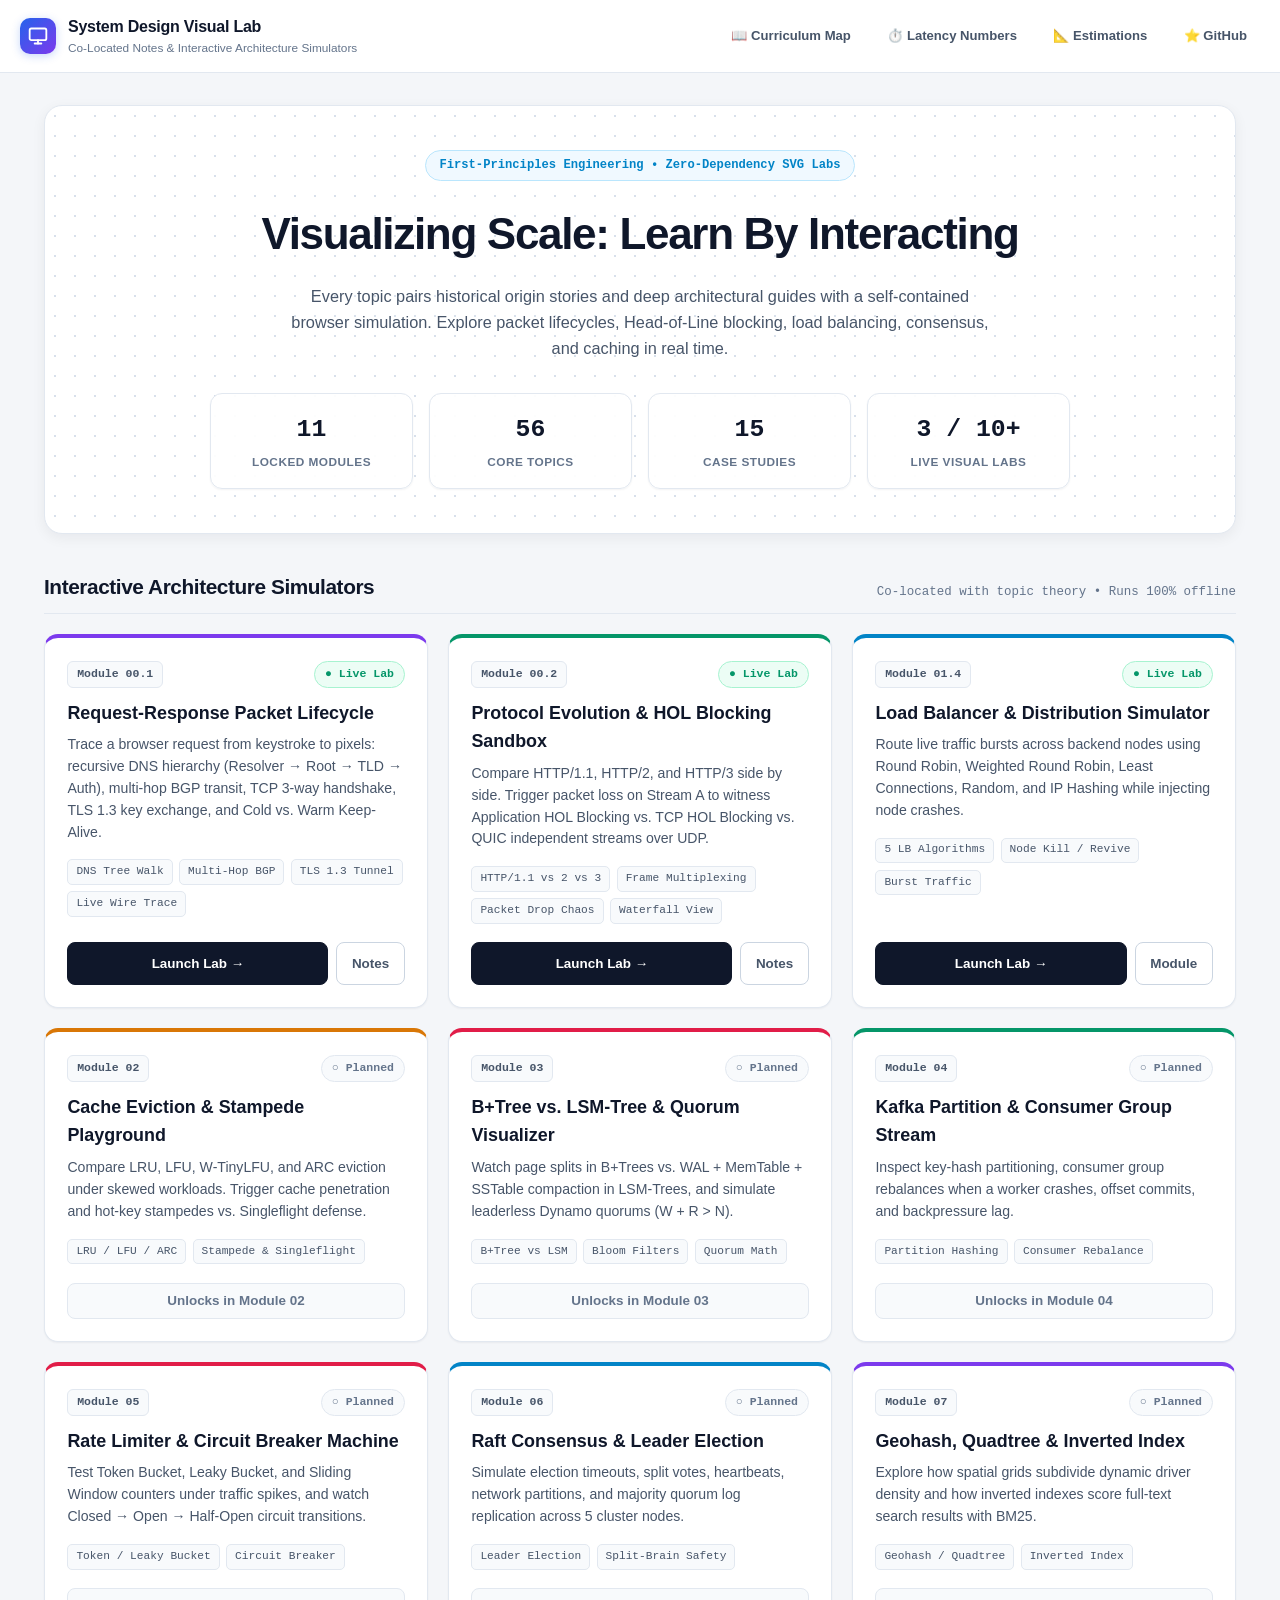
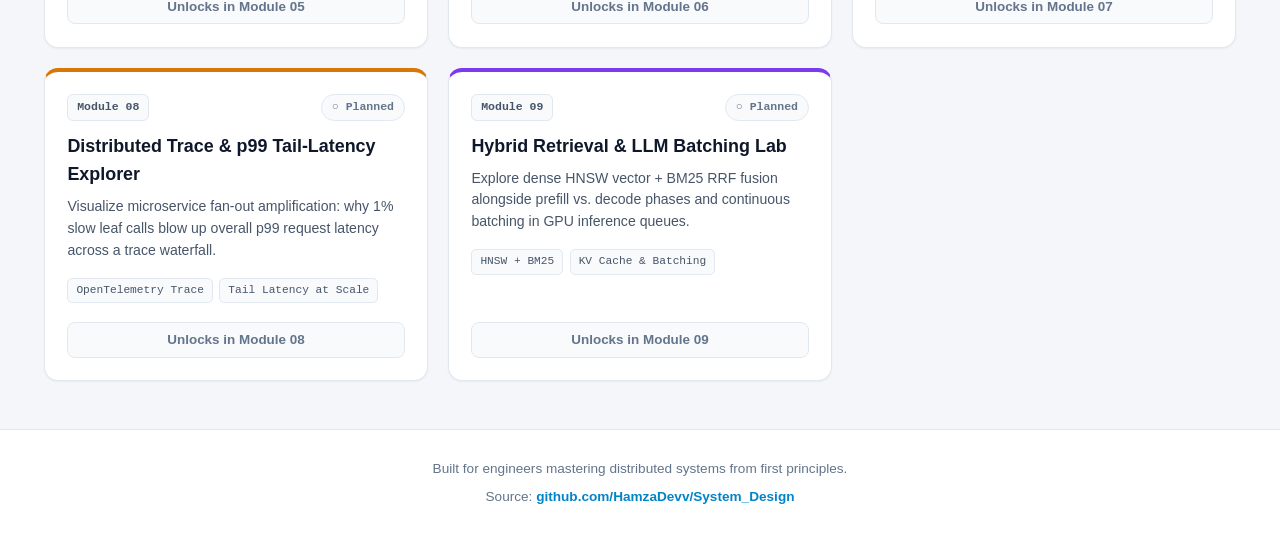
==== index.html @ 679d695f "refactor(structure): unify work tree by module/topic with co-located labs, origin histories, and rev" ====
<!DOCTYPE html>
<html lang="en">
<head>
  <meta charset="UTF-8">
  <meta name="viewport" content="width=device-width, initial-scale=1.0">
  <title>System Design Visual Lab & Interactive Simulations</title>
  <style>
    :root {
      --bg-page: #f4f6f9;
      --bg-surface: #ffffff;
      --bg-subtle: #f8fafc;
      --border: #e2e8f0;
      --border-strong: #cbd5e1;

      --text-primary: #0f172a;
      --text-secondary: #475569;
      --text-muted: #64748b;

      --purple: #7c3aed;
      --purple-bg: #f5f3ff;
      --amber: #d97706;
      --amber-bg: #fffbeb;
      --sky: #0284c7;
      --sky-bg: #f0f9ff;
      --emerald: #059669;
      --emerald-bg: #ecfdf5;
      --rose: #e11d48;
      --rose-bg: #fff1f2;

      --shadow-sm: 0 1px 2px rgba(15, 23, 42, 0.05);
      --shadow-md: 0 4px 14px rgba(15, 23, 42, 0.06);
      --font-sans: "Inter", -apple-system, BlinkMacSystemFont, "Segoe UI", Roboto, sans-serif;
      --font-mono: "JetBrains Mono", ui-monospace, SFMono-Regular, Menlo, Monaco, Consolas, monospace;
    }

    * { box-sizing: border-box; margin: 0; padding: 0; }

    body {
      background-color: var(--bg-page);
      color: var(--text-primary);
      font-family: var(--font-sans);
      line-height: 1.6;
      min-height: 100vh;
      display: flex;
      flex-direction: column;
      -webkit-font-smoothing: antialiased;
    }

    /* Sticky Header */
    header {
      background: rgba(255, 255, 255, 0.94);
      backdrop-filter: blur(10px);
      border-bottom: 1px solid var(--border);
      position: sticky;
      top: 0;
      z-index: 50;
    }

    .container {
      max-width: 1240px;
      margin: 0 auto;
      padding: 0 1.5rem;
      width: 100%;
    }

    .nav-bar {
      display: flex;
      justify-content: space-between;
      align-items: center;
      padding: 0.85rem 0;
      gap: 1rem;
      flex-wrap: wrap;
    }

    .brand {
      display: flex;
      align-items: center;
      gap: 0.75rem;
      text-decoration: none;
      color: var(--text-primary);
    }

    .brand-icon {
      width: 36px;
      height: 36px;
      border-radius: 10px;
      background: linear-gradient(135deg, #2563eb, #7c3aed);
      color: #fff;
      display: grid;
      place-items: center;
      box-shadow: 0 2px 8px rgba(37, 99, 235, 0.25);
    }

    .brand-text strong {
      display: block;
      font-size: 1rem;
      font-weight: 700;
      letter-spacing: -0.015em;
    }

    .brand-text span {
      display: block;
      font-size: 0.74rem;
      color: var(--text-muted);
    }

    .nav-links {
      display: flex;
      gap: 0.65rem;
      align-items: center;
      flex-wrap: wrap;
    }

    .nav-links a {
      color: var(--text-secondary);
      text-decoration: none;
      font-size: 0.82rem;
      font-weight: 600;
      padding: 0.4rem 0.75rem;
      border-radius: 8px;
      border: 1px solid transparent;
      transition: all 0.15s;
    }

    .nav-links a:hover {
      background: var(--bg-subtle);
      border-color: var(--border);
      color: var(--text-primary);
    }

    /* Hero Whiteboard Banner */
    .hero {
      margin: 2rem 0;
      background: var(--bg-surface);
      border: 1px solid var(--border);
      border-radius: 18px;
      padding: 2.75rem 2rem;
      text-align: center;
      box-shadow: var(--shadow-md);
      background-image: radial-gradient(#d8e0eb 1.1px, transparent 1.1px);
      background-size: 20px 20px;
    }

    .hero-pill {
      display: inline-flex;
      align-items: center;
      gap: 0.45rem;
      padding: 0.3rem 0.85rem;
      background: var(--sky-bg);
      border: 1px solid #bae6fd;
      border-radius: 999px;
      font-family: var(--font-mono);
      font-size: 0.76rem;
      font-weight: 600;
      color: var(--sky);
      margin-bottom: 1.1rem;
    }

    .hero h1 {
      font-size: clamp(1.9rem, 4vw, 2.75rem);
      font-weight: 800;
      letter-spacing: -0.03em;
      color: var(--text-primary);
      margin-bottom: 0.85rem;
    }

    .hero p {
      color: var(--text-secondary);
      font-size: 1.02rem;
      max-width: 720px;
      margin: 0 auto 2rem;
    }

    .stats-ribbon {
      display: grid;
      grid-template-columns: repeat(auto-fit, minmax(170px, 1fr));
      gap: 1rem;
      max-width: 860px;
      margin: 0 auto;
    }

    .stat-box {
      background: rgba(255, 255, 255, 0.92);
      border: 1px solid var(--border);
      border-radius: 12px;
      padding: 1rem;
      box-shadow: var(--shadow-sm);
    }

    .stat-number {
      font-family: var(--font-mono);
      font-size: 1.55rem;
      font-weight: 800;
      color: var(--text-primary);
    }

    .stat-label {
      font-size: 0.74rem;
      font-weight: 600;
      color: var(--text-muted);
      text-transform: uppercase;
      letter-spacing: 0.04em;
      margin-top: 0.2rem;
    }

    /* Section Header */
    .section-header {
      display: flex;
      justify-content: space-between;
      align-items: flex-end;
      margin: 2.25rem 0 1.25rem;
      padding-bottom: 0.65rem;
      border-bottom: 1px solid var(--border);
      flex-wrap: wrap;
      gap: 0.5rem;
    }

    .section-title {
      font-size: 1.3rem;
      font-weight: 700;
      letter-spacing: -0.02em;
      color: var(--text-primary);
      display: flex;
      align-items: center;
      gap: 0.55rem;
    }

    .section-sub {
      font-family: var(--font-mono);
      font-size: 0.78rem;
      color: var(--text-muted);
    }

    /* Lab Grid */
    .sim-grid {
      display: grid;
      grid-template-columns: repeat(auto-fill, minmax(350px, 1fr));
      gap: 1.25rem;
      margin-bottom: 3rem;
    }

    @media (max-width: 640px) {
      .sim-grid { grid-template-columns: 1fr; }
    }

    .sim-card {
      background: var(--bg-surface);
      border: 1px solid var(--border);
      border-radius: 14px;
      padding: 1.4rem;
      display: flex;
      flex-direction: column;
      justify-content: space-between;
      gap: 1.15rem;
      box-shadow: var(--shadow-sm);
      border-top: 4px solid var(--card-accent, var(--sky));
      transition: transform 0.2s, box-shadow 0.2s;
    }

    .sim-card:hover {
      transform: translateY(-3px);
      box-shadow: var(--shadow-md);
    }

    .sim-tag-row {
      display: flex;
      justify-content: space-between;
      align-items: center;
      margin-bottom: 0.65rem;
    }

    .sim-module-badge {
      font-family: var(--font-mono);
      font-size: 0.72rem;
      font-weight: 700;
      padding: 0.22rem 0.55rem;
      border-radius: 6px;
      background: var(--bg-subtle);
      border: 1px solid var(--border);
      color: var(--text-secondary);
    }

    .sim-status {
      font-family: var(--font-mono);
      font-size: 0.72rem;
      font-weight: 700;
      padding: 0.2rem 0.6rem;
      border-radius: 999px;
    }

    .status-live {
      background: var(--emerald-bg);
      color: var(--emerald);
      border: 1px solid #a7f3d0;
    }

    .status-upcoming {
      background: var(--bg-subtle);
      color: var(--text-muted);
      border: 1px solid var(--border);
    }

    .sim-card h3 {
      font-size: 1.12rem;
      font-weight: 700;
      color: var(--text-primary);
      margin-bottom: 0.45rem;
    }

    .sim-card p {
      font-size: 0.88rem;
      color: var(--text-secondary);
      line-height: 1.55;
      margin-bottom: 1rem;
    }

    .sim-features {
      display: flex;
      flex-wrap: wrap;
      gap: 0.4rem;
    }

    .feature-pill {
      font-family: var(--font-mono);
      font-size: 0.7rem;
      background: var(--bg-subtle);
      border: 1px solid var(--border);
      border-radius: 5px;
      padding: 0.18rem 0.5rem;
      color: var(--text-secondary);
    }

    .card-actions {
      display: flex;
      gap: 0.5rem;
    }

    .btn {
      display: inline-flex;
      align-items: center;
      justify-content: center;
      gap: 0.35rem;
      padding: 0.6rem 0.9rem;
      font-size: 0.84rem;
      font-weight: 600;
      border-radius: 8px;
      text-decoration: none;
      cursor: pointer;
      border: 1px solid var(--border-strong);
      transition: all 0.15s;
    }

    .btn-primary {
      flex: 1;
      background: var(--text-primary);
      color: #fff;
      border-color: var(--text-primary);
    }

    .btn-primary:hover {
      background: #1e293b;
    }

    .btn-notes {
      background: #fff;
      color: var(--text-secondary);
    }

    .btn-notes:hover {
      background: var(--bg-subtle);
      color: var(--text-primary);
    }

    .btn-disabled {
      width: 100%;
      background: var(--bg-subtle);
      color: var(--text-muted);
      border-color: var(--border);
      cursor: not-allowed;
    }

    footer {
      margin-top: auto;
      border-top: 1px solid var(--border);
      background: var(--bg-surface);
      padding: 1.75rem 0;
      text-align: center;
      color: var(--text-muted);
      font-size: 0.85rem;
    }

    footer a {
      color: var(--sky);
      text-decoration: none;
      font-weight: 600;
    }
  </style>
</head>
<body>

  <header>
    <div class="container nav-bar">
      <a href="README.md" class="brand">
        <div class="brand-icon">
          <svg width="20" height="20" viewBox="0 0 24 24" fill="none" stroke="currentColor" stroke-width="2.2" stroke-linecap="round" stroke-linejoin="round">
            <rect x="2" y="3" width="20" height="14" rx="2"/><line x1="8" y1="21" x2="16" y2="21"/><line x1="12" y1="17" x2="12" y2="21"/>
          </svg>
        </div>
        <div class="brand-text">
          <strong>System Design Visual Lab</strong>
          <span>Co-Located Notes &amp; Interactive Architecture Simulators</span>
        </div>
      </a>
      <nav class="nav-links">
        <a href="README.md">📖 Curriculum Map</a>
        <a href="cheatsheets/latencies-numbers-every-programmer-should-know.md">⏱️ Latency Numbers</a>
        <a href="cheatsheets/system-design-formulas-and-estimations.md">📐 Estimations</a>
        <a href="https://github.com/HamzaDevv/System_Design" target="_blank" rel="noopener">⭐️ GitHub</a>
      </nav>
    </div>
  </header>

  <main class="container">
    <section class="hero">
      <div class="hero-pill">First-Principles Engineering • Zero-Dependency SVG Labs</div>
      <h1>Visualizing Scale: Learn By Interacting</h1>
      <p>
        Every topic pairs historical origin stories and deep architectural guides with a self-contained browser simulation. Explore packet lifecycles, Head-of-Line blocking, load balancing, consensus, and caching in real time.
      </p>

      <div class="stats-ribbon">
        <div class="stat-box">
          <div class="stat-number">11</div>
          <div class="stat-label">Locked Modules</div>
        </div>
        <div class="stat-box">
          <div class="stat-number">56</div>
          <div class="stat-label">Core Topics</div>
        </div>
        <div class="stat-box">
          <div class="stat-number">15</div>
          <div class="stat-label">Case Studies</div>
        </div>
        <div class="stat-box">
          <div class="stat-number">3 / 10+</div>
          <div class="stat-label">Live Visual Labs</div>
        </div>
      </div>
    </section>

    <section>
      <div class="section-header">
        <h2 class="section-title">Interactive Architecture Simulators</h2>
        <span class="section-sub">Co-located with topic theory • Runs 100% offline</span>
      </div>

      <div class="sim-grid">

        <!-- Lab 00.1 -->
        <article class="sim-card" style="--card-accent: var(--purple);">
          <div>
            <div class="sim-tag-row">
              <span class="sim-module-badge">Module 00.1</span>
              <span class="sim-status status-live">● Live Lab</span>
            </div>
            <h3>Request-Response Packet Lifecycle</h3>
            <p>
              Trace a browser request from keystroke to pixels: recursive DNS hierarchy (Resolver → Root → TLD → Auth), multi-hop BGP transit, TCP 3-way handshake, TLS 1.3 key exchange, and Cold vs. Warm Keep-Alive.
            </p>
            <div class="sim-features">
              <span class="feature-pill">DNS Tree Walk</span>
              <span class="feature-pill">Multi-Hop BGP</span>
              <span class="feature-pill">TLS 1.3 Tunnel</span>
              <span class="feature-pill">Live Wire Trace</span>
            </div>
          </div>
          <div class="card-actions">
            <a href="00-foundations/01-request-response-lifecycle/simulation.html" class="btn btn-primary">Launch Lab →</a>
            <a href="00-foundations/01-request-response-lifecycle/README.md" class="btn btn-notes">Notes</a>
          </div>
        </article>

        <!-- Lab 00.2 -->
        <article class="sim-card" style="--card-accent: var(--emerald);">
          <div>
            <div class="sim-tag-row">
              <span class="sim-module-badge">Module 00.2</span>
              <span class="sim-status status-live">● Live Lab</span>
            </div>
            <h3>Protocol Evolution &amp; HOL Blocking Sandbox</h3>
            <p>
              Compare HTTP/1.1, HTTP/2, and HTTP/3 side by side. Trigger packet loss on Stream A to witness Application HOL Blocking vs. TCP HOL Blocking vs. QUIC independent streams over UDP.
            </p>
            <div class="sim-features">
              <span class="feature-pill">HTTP/1.1 vs 2 vs 3</span>
              <span class="feature-pill">Frame Multiplexing</span>
              <span class="feature-pill">Packet Drop Chaos</span>
              <span class="feature-pill">Waterfall View</span>
            </div>
          </div>
          <div class="card-actions">
            <a href="00-foundations/02-protocol-evolution/simulation.html" class="btn btn-primary">Launch Lab →</a>
            <a href="00-foundations/02-protocol-evolution/README.md" class="btn btn-notes">Notes</a>
          </div>
        </article>

        <!-- Lab 01.4 -->
        <article class="sim-card" style="--card-accent: var(--sky);">
          <div>
            <div class="sim-tag-row">
              <span class="sim-module-badge">Module 01.4</span>
              <span class="sim-status status-live">● Live Lab</span>
            </div>
            <h3>Load Balancer &amp; Distribution Simulator</h3>
            <p>
              Route live traffic bursts across backend nodes using Round Robin, Weighted Round Robin, Least Connections, Random, and IP Hashing while injecting node crashes.
            </p>
            <div class="sim-features">
              <span class="feature-pill">5 LB Algorithms</span>
              <span class="feature-pill">Node Kill / Revive</span>
              <span class="feature-pill">Burst Traffic</span>
            </div>
          </div>
          <div class="card-actions">
            <a href="01-scalability-load-balancing/04-load-balancing-algorithms/simulation.html" class="btn btn-primary">Launch Lab →</a>
            <a href="01-scalability-load-balancing/README.md" class="btn btn-notes">Module</a>
          </div>
        </article>

        <!-- Lab 02 -->
        <article class="sim-card" style="--card-accent: var(--amber);">
          <div>
            <div class="sim-tag-row">
              <span class="sim-module-badge">Module 02</span>
              <span class="sim-status status-upcoming">○ Planned</span>
            </div>
            <h3>Cache Eviction &amp; Stampede Playground</h3>
            <p>
              Compare LRU, LFU, W-TinyLFU, and ARC eviction under skewed workloads. Trigger cache penetration and hot-key stampedes vs. Singleflight defense.
            </p>
            <div class="sim-features">
              <span class="feature-pill">LRU / LFU / ARC</span>
              <span class="feature-pill">Stampede &amp; Singleflight</span>
            </div>
          </div>
          <button class="btn btn-disabled" disabled>Unlocks in Module 02</button>
        </article>

        <!-- Lab 03 -->
        <article class="sim-card" style="--card-accent: var(--rose);">
          <div>
            <div class="sim-tag-row">
              <span class="sim-module-badge">Module 03</span>
              <span class="sim-status status-upcoming">○ Planned</span>
            </div>
            <h3>B+Tree vs. LSM-Tree &amp; Quorum Visualizer</h3>
            <p>
              Watch page splits in B+Trees vs. WAL + MemTable + SSTable compaction in LSM-Trees, and simulate leaderless Dynamo quorums (W + R &gt; N).
            </p>
            <div class="sim-features">
              <span class="feature-pill">B+Tree vs LSM</span>
              <span class="feature-pill">Bloom Filters</span>
              <span class="feature-pill">Quorum Math</span>
            </div>
          </div>
          <button class="btn btn-disabled" disabled>Unlocks in Module 03</button>
        </article>

        <!-- Lab 04 -->
        <article class="sim-card" style="--card-accent: var(--emerald);">
          <div>
            <div class="sim-tag-row">
              <span class="sim-module-badge">Module 04</span>
              <span class="sim-status status-upcoming">○ Planned</span>
            </div>
            <h3>Kafka Partition &amp; Consumer Group Stream</h3>
            <p>
              Inspect key-hash partitioning, consumer group rebalances when a worker crashes, offset commits, and backpressure lag.
            </p>
            <div class="sim-features">
              <span class="feature-pill">Partition Hashing</span>
              <span class="feature-pill">Consumer Rebalance</span>
            </div>
          </div>
          <button class="btn btn-disabled" disabled>Unlocks in Module 04</button>
        </article>

        <!-- Lab 05 -->
        <article class="sim-card" style="--card-accent: var(--rose);">
          <div>
            <div class="sim-tag-row">
              <span class="sim-module-badge">Module 05</span>
              <span class="sim-status status-upcoming">○ Planned</span>
            </div>
            <h3>Rate Limiter &amp; Circuit Breaker Machine</h3>
            <p>
              Test Token Bucket, Leaky Bucket, and Sliding Window counters under traffic spikes, and watch Closed → Open → Half-Open circuit transitions.
            </p>
            <div class="sim-features">
              <span class="feature-pill">Token / Leaky Bucket</span>
              <span class="feature-pill">Circuit Breaker</span>
            </div>
          </div>
          <button class="btn btn-disabled" disabled>Unlocks in Module 05</button>
        </article>

        <!-- Lab 06 -->
        <article class="sim-card" style="--card-accent: var(--sky);">
          <div>
            <div class="sim-tag-row">
              <span class="sim-module-badge">Module 06</span>
              <span class="sim-status status-upcoming">○ Planned</span>
            </div>
            <h3>Raft Consensus &amp; Leader Election</h3>
            <p>
              Simulate election timeouts, split votes, heartbeats, network partitions, and majority quorum log replication across 5 cluster nodes.
            </p>
            <div class="sim-features">
              <span class="feature-pill">Leader Election</span>
              <span class="feature-pill">Split-Brain Safety</span>
            </div>
          </div>
          <button class="btn btn-disabled" disabled>Unlocks in Module 06</button>
        </article>

        <!-- Lab 07 -->
        <article class="sim-card" style="--card-accent: var(--purple);">
          <div>
            <div class="sim-tag-row">
              <span class="sim-module-badge">Module 07</span>
              <span class="sim-status status-upcoming">○ Planned</span>
            </div>
            <h3>Geohash, Quadtree &amp; Inverted Index</h3>
            <p>
              Explore how spatial grids subdivide dynamic driver density and how inverted indexes score full-text search results with BM25.
            </p>
            <div class="sim-features">
              <span class="feature-pill">Geohash / Quadtree</span>
              <span class="feature-pill">Inverted Index</span>
            </div>
          </div>
          <button class="btn btn-disabled" disabled>Unlocks in Module 07</button>
        </article>

        <!-- Lab 08 -->
        <article class="sim-card" style="--card-accent: var(--amber);">
          <div>
            <div class="sim-tag-row">
              <span class="sim-module-badge">Module 08</span>
              <span class="sim-status status-upcoming">○ Planned</span>
            </div>
            <h3>Distributed Trace &amp; p99 Tail-Latency Explorer</h3>
            <p>
              Visualize microservice fan-out amplification: why 1% slow leaf calls blow up overall p99 request latency across a trace waterfall.
            </p>
            <div class="sim-features">
              <span class="feature-pill">OpenTelemetry Trace</span>
              <span class="feature-pill">Tail Latency at Scale</span>
            </div>
          </div>
          <button class="btn btn-disabled" disabled>Unlocks in Module 08</button>
        </article>

        <!-- Lab 09 -->
        <article class="sim-card" style="--card-accent: var(--purple);">
          <div>
            <div class="sim-tag-row">
              <span class="sim-module-badge">Module 09</span>
              <span class="sim-status status-upcoming">○ Planned</span>
            </div>
            <h3>Hybrid Retrieval &amp; LLM Batching Lab</h3>
            <p>
              Explore dense HNSW vector + BM25 RRF fusion alongside prefill vs. decode phases and continuous batching in GPU inference queues.
            </p>
            <div class="sim-features">
              <span class="feature-pill">HNSW + BM25</span>
              <span class="feature-pill">KV Cache &amp; Batching</span>
            </div>
          </div>
          <button class="btn btn-disabled" disabled>Unlocks in Module 09</button>
        </article>

      </div>
    </section>
  </main>

  <footer>
    <div class="container">
      <p>Built for engineers mastering distributed systems from first principles.</p>
      <p style="margin-top: 0.35rem;">
        Source: <a href="https://github.com/HamzaDevv/System_Design" target="_blank" rel="noopener">github.com/HamzaDevv/System_Design</a>
      </p>
    </div>
  </footer>

</body>
</html>
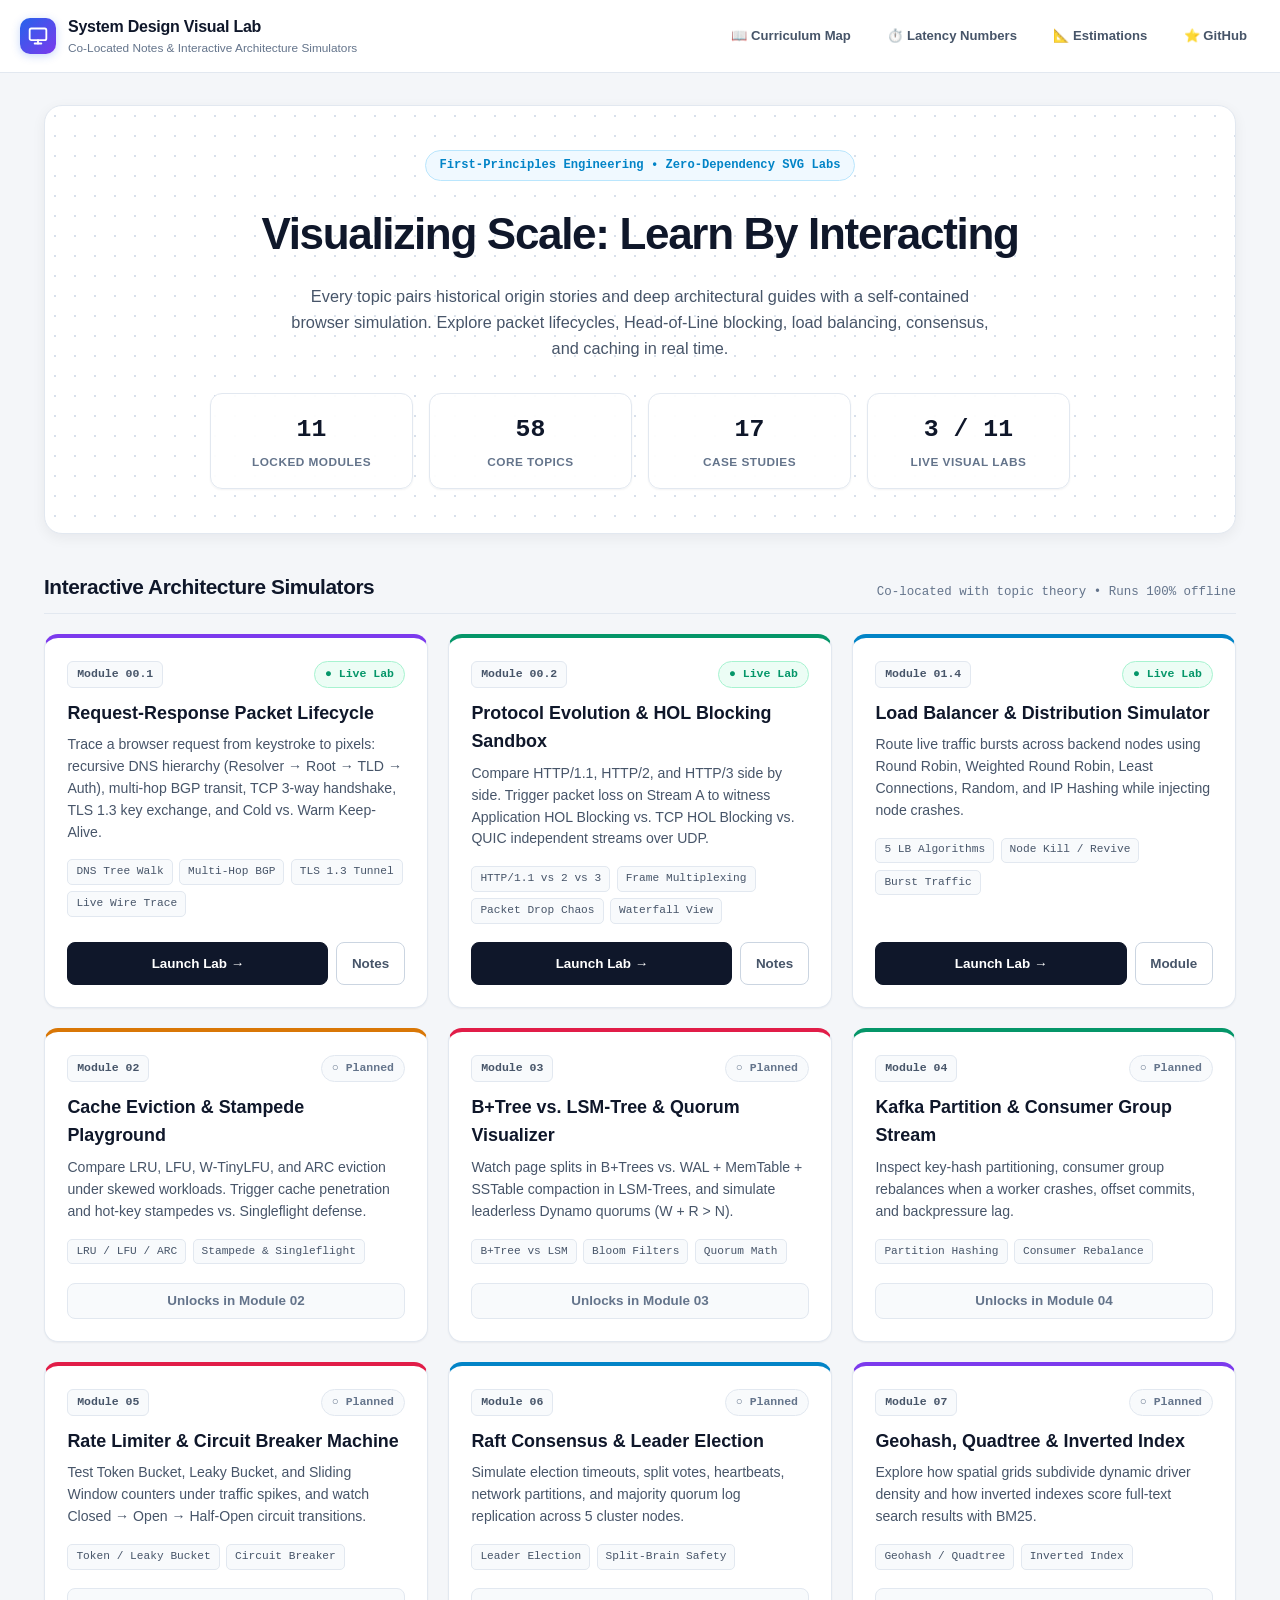
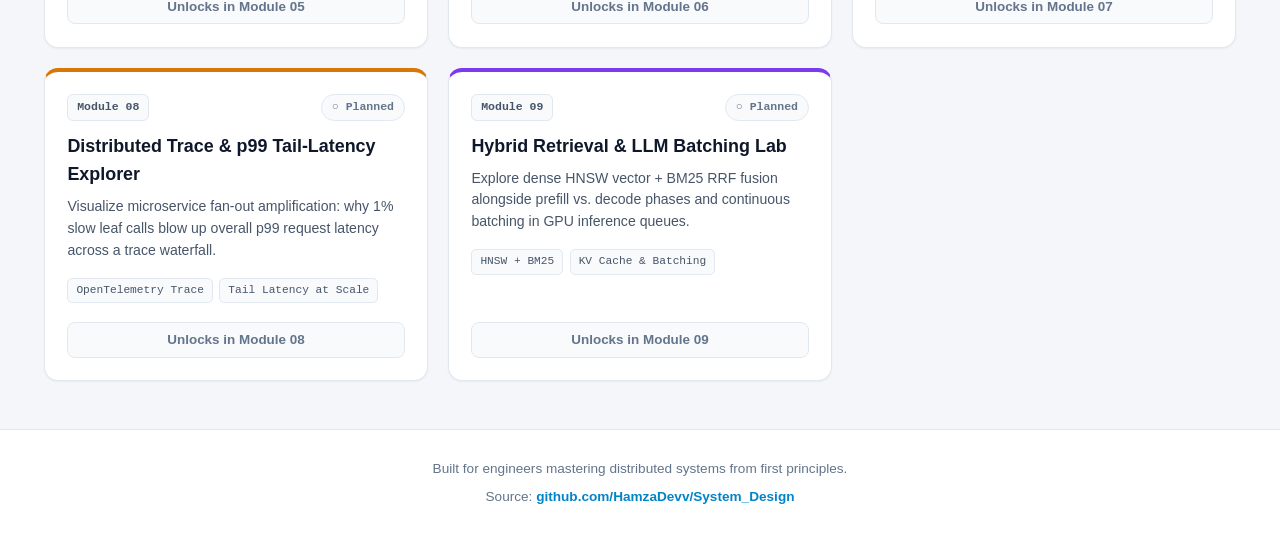
==== commit 3fbf883f: "docs(curriculum): complete full system design audit v1.1 across modules, cheatsheets, and hub" ====
--- a/index.html
+++ b/index.html
@@ -434,15 +434,15 @@
           <div class="stat-label">Locked Modules</div>
         </div>
         <div class="stat-box">
-          <div class="stat-number">56</div>
+          <div class="stat-number">58</div>
           <div class="stat-label">Core Topics</div>
         </div>
         <div class="stat-box">
-          <div class="stat-number">15</div>
+          <div class="stat-number">17</div>
           <div class="stat-label">Case Studies</div>
         </div>
         <div class="stat-box">
-          <div class="stat-number">3 / 10+</div>
+          <div class="stat-number">3 / 11</div>
           <div class="stat-label">Live Visual Labs</div>
         </div>
       </div>
